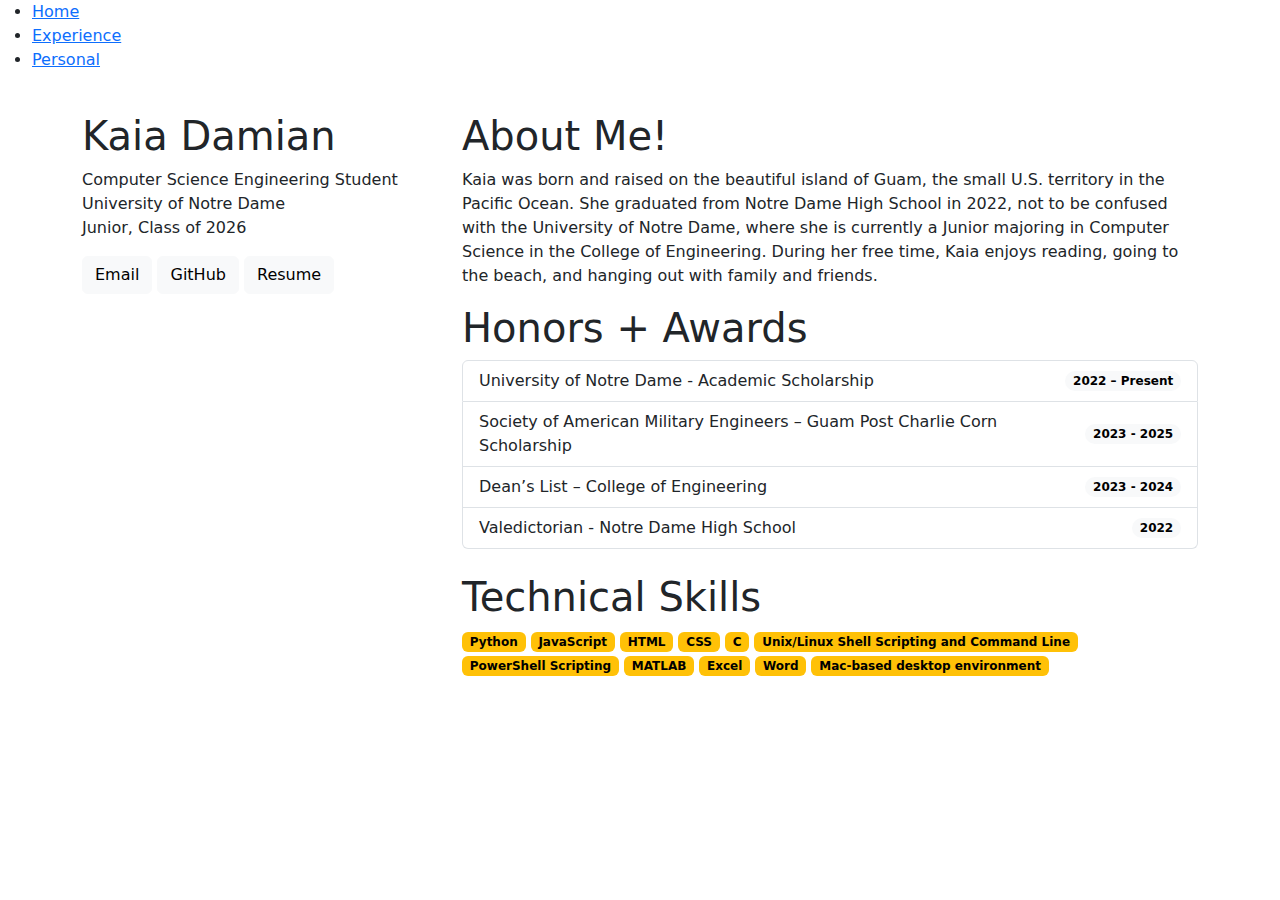
==== index.html @ 2578db7a "website changes" ====
<!DOCTYPE html>
<html>
    <head>
        <meta></meta>
        <title>Kaia Damian</title>
        <link rel="stylesheet" href="home.css">
        <meta name="viewport" content="width=device-width, initial-scale=1"> 
        <link href="https://cdn.jsdelivr.net/npm/bootstrap@5.3.3/dist/css/bootstrap.min.css" rel="stylesheet" integrity="sha384-QWTKZyjpPEjISv5WaRU9OFeRpok6YctnYmDr5pNlyT2bRjXh0JMhjY6hW+ALEwIH" crossorigin="anonymous">
    </head>
    <body>
    <div class="navigation">
        <div id="logo"></div>
        <ul>
            <li><a href="#">Home</a></li>
            <li><a href="/experience/experience.html">Experience</a></li>
            <li><a href="/personal/personal.html">Personal</a></li>
        </ul>
    </div>
    <div class="container">
        <div class="row">
            <div class="col-4">
                <!-- left side content -->
                <div id="headshot"></div>
                <br/>
                <div class="description">
                    <h1>Kaia Damian</h1>
                    <p>Computer Science Engineering Student <br/> 
                        University of Notre Dame <br/>
                        Junior, Class of 2026
                    </p>
                    <div class="contact">
                        <button type="button" class="btn btn-light" onclick="showEmail()">Email</button>
                        <button type="button" class="btn btn-light" onclick="openUrl()">GitHub</button>
                        <button type="button" class="btn btn-light" onclick="openPdf()">Resume</button>
                    </div>
                </div>
            </div>
            <div class="col-8">
                <!-- right side content -->
                <div class="about">
                    <br/>
                    <h1>About Me!</h1>
                    <p>Kaia was born and raised on the beautiful island of Guam, the small U.S. territory in the Pacific Ocean. She graduated from Notre Dame High School in 2022, not to be confused with the University of Notre Dame, where she is currently a Junior majoring in Computer Science in the College of Engineering. During her free time, Kaia enjoys reading, going to the beach, and hanging out with family and friends.</p>
                    <h1>Honors + Awards</h1>
                    <ul class="list-group">
                        <li class="list-group-item d-flex justify-content-between align-items-center">
                            University of Notre Dame - Academic Scholarship 
                        <span class="badge text-bg-light rounded-pill">2022 – Present</span>
                        </li>
                        <li class="list-group-item d-flex justify-content-between align-items-center">
                            Society of American Military Engineers – Guam Post Charlie Corn Scholarship 
                        <span class="badge text-bg-light rounded-pill">2023 - 2025</span>
                        </li>
                        <li class="list-group-item d-flex justify-content-between align-items-center">
                            Dean’s List – College of Engineering
                        <span class="badge text-bg-light rounded-pill">2023 - 2024</span>
                        </li>
                        <li class="list-group-item d-flex justify-content-between align-items-center">
                            Valedictorian - Notre Dame High School
                        <span class="badge text-bg-light rounded-pill">2022</span>
                        </li>
                    </ul>
                    <br/>
                    <h1>Technical Skills</h1>
                    <span class="badge text-bg-warning">Python</span>
                    <span class="badge text-bg-warning">JavaScript</span>
                    <span class="badge text-bg-warning">HTML</span>
                    <span class="badge text-bg-warning">CSS</span>
                    <span class="badge text-bg-warning">C</span>
                    <span class="badge text-bg-warning">Unix/Linux Shell Scripting and Command Line</span>
                    <span class="badge text-bg-warning">PowerShell Scripting</span>
                    <span class="badge text-bg-warning">MATLAB</span>
                    <span class="badge text-bg-warning">Excel</span>
                    <span class="badge text-bg-warning">Word</span>
                    <span class="badge text-bg-warning">Mac-based desktop environment</span>
                </div>
            </div>
        </div>
    </div>
    <script src="https://cdn.jsdelivr.net/npm/bootstrap@5.3.3/dist/js/bootstrap.bundle.min.js" integrity="sha384-YvpcrYf0tY3lHB60NNkmXc5s9fDVZLESaAA55NDzOxhy9GkcIdslK1eN7N6jIeHz" crossorigin="anonymous"></script>
    <script type="text/javascript" src="./home.js"></script>
    </body>
</html>
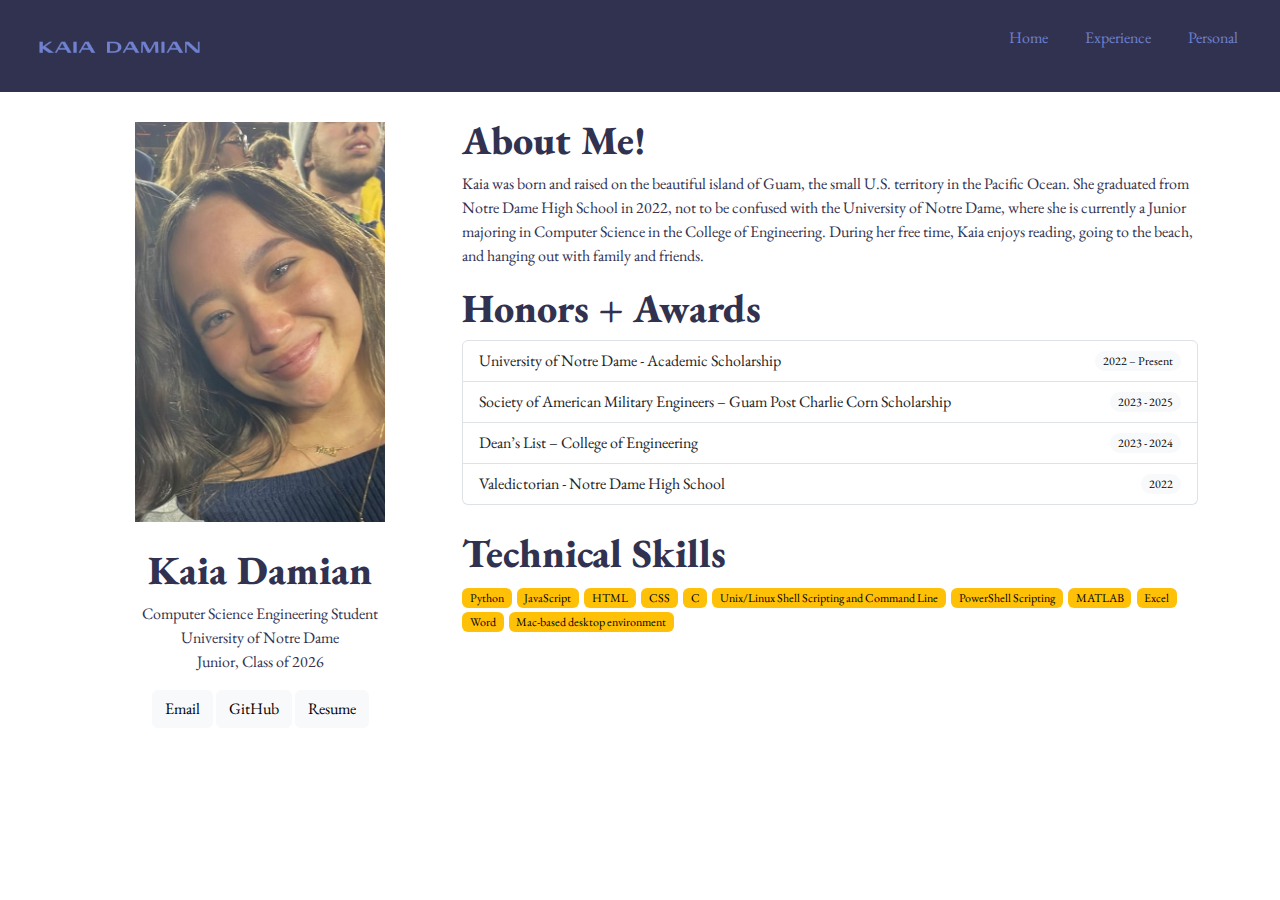
==== commit 6aa6b290: "changes" ====
--- a/index.html
+++ b/index.html
@@ -3,7 +3,7 @@
     <head>
         <meta></meta>
         <title>Kaia Damian</title>
-        <link rel="stylesheet" href="home.css">
+        <link rel="stylesheet" href="index.css">
         <meta name="viewport" content="width=device-width, initial-scale=1"> 
         <link href="https://cdn.jsdelivr.net/npm/bootstrap@5.3.3/dist/css/bootstrap.min.css" rel="stylesheet" integrity="sha384-QWTKZyjpPEjISv5WaRU9OFeRpok6YctnYmDr5pNlyT2bRjXh0JMhjY6hW+ALEwIH" crossorigin="anonymous">
     </head>
--- a/index.css
+++ b/index.css
@@ -0,0 +1,141 @@
+@import url('https://fonts.googleapis.com/css?family=EB+Garamond:400');
+
+/* navigation design */
+.navigation {
+    /* flexbox styles */
+    display: flex;
+    flex-flow: row wrap;
+    justify-content: space-between;
+    margin: 0;
+    background: #313250;
+    align-items: center;
+    padding: 10px 2%;
+}
+  
+#logo {
+    width: 333px;
+    height: 50px;
+    background-image: url("/images/nameLogo.png");
+    background-size: contain;
+    background-repeat: no-repeat;
+    background-position: left;
+    margin-left: 10px;
+}
+  
+.navigation a {
+    text-decoration: none;
+    display: block;
+    padding: 1em;
+    color: #6f81cf;
+  
+    font-family: "EB Garamond", serif;
+    font-weight: 400;
+    font-size: 16px;
+}
+  
+.navigation a:hover {
+    color: #bac7ff;
+}
+  
+.navigation li {
+    display: inline-block;
+}
+  
+/* responsive design: media queries */
+  @media all and (max-width: 800px) {
+    .navigation {
+        flex-flow: column wrap;
+        padding: 0;
+    }
+    #logo {
+        width: 333px;
+        height: 50px;
+        background-image: url("/images/nameLogo.png");
+        background-size: contain;
+        background-repeat: no-repeat;
+        background-position: center;
+    }
+    .navigation a {
+        text-align: center;
+        padding: 10px 40px 10px 0;
+    }
+}
+  
+  @media all and (max-width: 600px) {
+    .navigation {
+        flex-flow: column wrap;
+        padding: 0;
+    }
+    #logo {
+        width: 50px;
+        height: 50px;
+        background-position: center;
+        background-image: url("/images/initialsLogo.png");
+        background-size: cover;
+        margin-right: 5px;
+    }
+    .navigation a {
+        text-align: center;
+        padding: 10px 35px 10px 0;
+    }
+    .navigation li {
+        display: block;
+    }
+}
+
+/* headshot design */
+#headshot {
+    background-image: url("/images/headshot.jpg");
+    display: block;
+    margin-left: auto;
+    margin-right: auto;
+    margin-top: 30px;
+    height: 400px; 
+    width: 250px; 
+    background-repeat: no-repeat;
+    background-size: cover; 
+}
+
+.description h1 {
+    font-family: "EB Garamond", serif;
+    font-weight: 800;
+    color: #313250;
+    text-align: center;
+}
+
+.description p {
+    font-family: "EB Garamond", serif;
+    font-weight: 400;
+    color: #313250;
+    text-align: center;
+}
+
+.contact {
+    font-family: "EB Garamond", serif;
+    font-weight: 400;
+    color: #313250;
+    text-align: center;
+}
+
+.about h1 {
+    font-family: "EB Garamond", serif;
+    font-weight: 800;
+    color: #313250;
+}
+
+.about p {
+    font-family: "EB Garamond", serif;
+    font-weight: 400;
+    color: #313250;
+}
+
+.list-group {
+    font-family: "EB Garamond", serif;
+    font-weight: 400;
+    color: #313250;
+}
+
+.about span {
+    font-family: "EB Garamond", serif;
+    font-weight: 400;
+}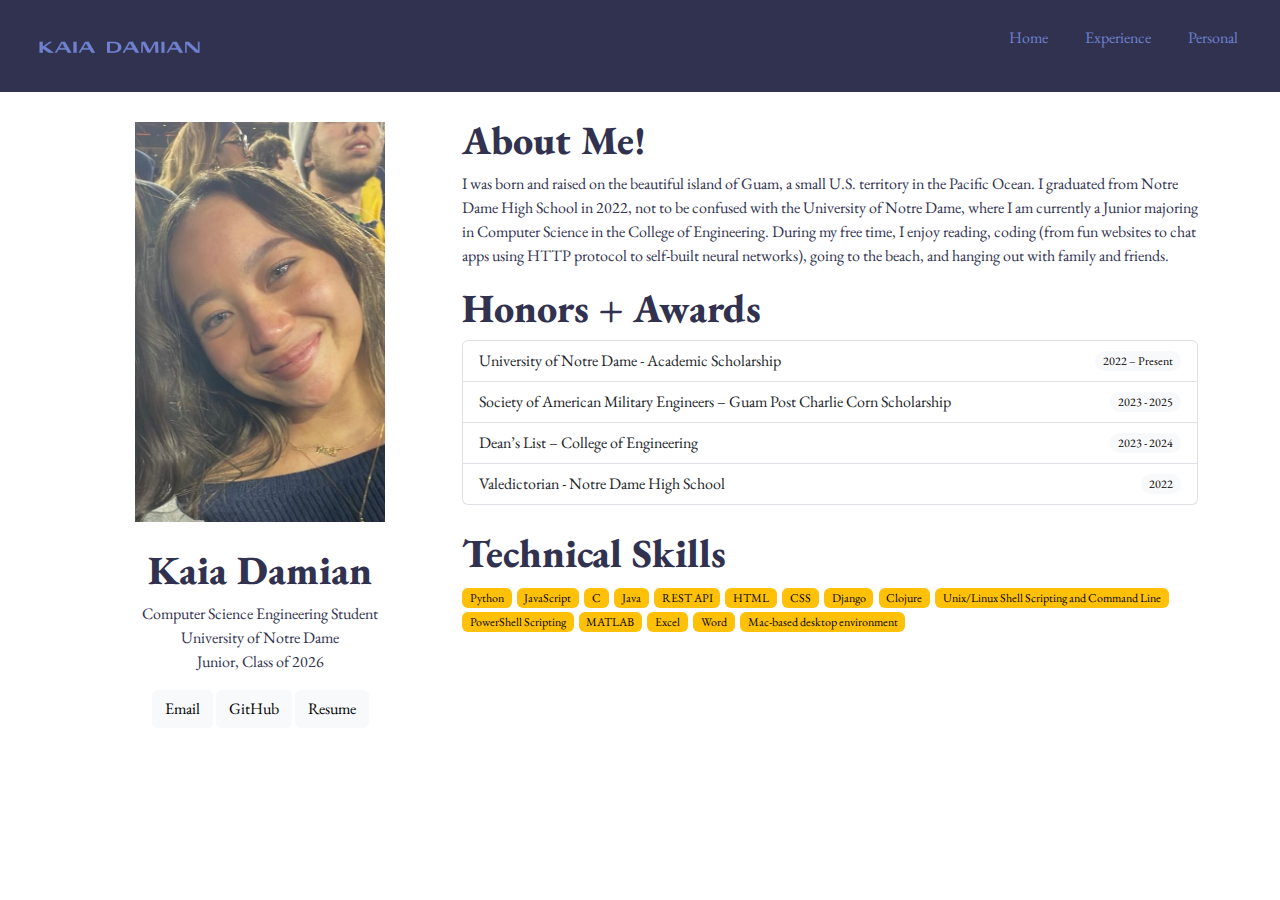
==== commit b88b601d: "wording changes" ====
--- a/index.html
+++ b/index.html
@@ -18,7 +18,7 @@
     </div>
     <div class="container">
         <div class="row">
-            <div class="col-4">
+            <div class="col-12 col-md-4">
                 <!-- left side content -->
                 <div id="headshot"></div>
                 <br/>
@@ -35,12 +35,14 @@
                     </div>
                 </div>
             </div>
-            <div class="col-8">
+            <div class="col-12 col-md-8">
                 <!-- right side content -->
                 <div class="about">
                     <br/>
                     <h1>About Me!</h1>
-                    <p>Kaia was born and raised on the beautiful island of Guam, the small U.S. territory in the Pacific Ocean. She graduated from Notre Dame High School in 2022, not to be confused with the University of Notre Dame, where she is currently a Junior majoring in Computer Science in the College of Engineering. During her free time, Kaia enjoys reading, going to the beach, and hanging out with family and friends.</p>
+                    <p>I was born and raised on the beautiful island of Guam, a small U.S. territory in the Pacific Ocean. 
+                        I graduated from Notre Dame High School in 2022, not to be confused with the University of Notre Dame, where I am currently a Junior majoring in Computer Science in the College of Engineering. 
+                        During my free time, I enjoy reading, coding (from fun websites to chat apps using HTTP protocol to self-built neural networks), going to the beach, and hanging out with family and friends.</p>
                     <h1>Honors + Awards</h1>
                     <ul class="list-group">
                         <li class="list-group-item d-flex justify-content-between align-items-center">
@@ -64,9 +66,13 @@
                     <h1>Technical Skills</h1>
                     <span class="badge text-bg-warning">Python</span>
                     <span class="badge text-bg-warning">JavaScript</span>
+                    <span class="badge text-bg-warning">C</span>
+                    <span class="badge text-bg-warning">Java</span>
+                    <span class="badge text-bg-warning">REST API</span>
                     <span class="badge text-bg-warning">HTML</span>
                     <span class="badge text-bg-warning">CSS</span>
-                    <span class="badge text-bg-warning">C</span>
+                    <span class="badge text-bg-warning">Django</span>
+                    <span class="badge text-bg-warning">Clojure</span>
                     <span class="badge text-bg-warning">Unix/Linux Shell Scripting and Command Line</span>
                     <span class="badge text-bg-warning">PowerShell Scripting</span>
                     <span class="badge text-bg-warning">MATLAB</span>
@@ -78,6 +84,6 @@
         </div>
     </div>
     <script src="https://cdn.jsdelivr.net/npm/bootstrap@5.3.3/dist/js/bootstrap.bundle.min.js" integrity="sha384-YvpcrYf0tY3lHB60NNkmXc5s9fDVZLESaAA55NDzOxhy9GkcIdslK1eN7N6jIeHz" crossorigin="anonymous"></script>
-    <script type="text/javascript" src="./home.js"></script>
+    <script type="text/javascript" src="./index.js"></script>
     </body>
 </html>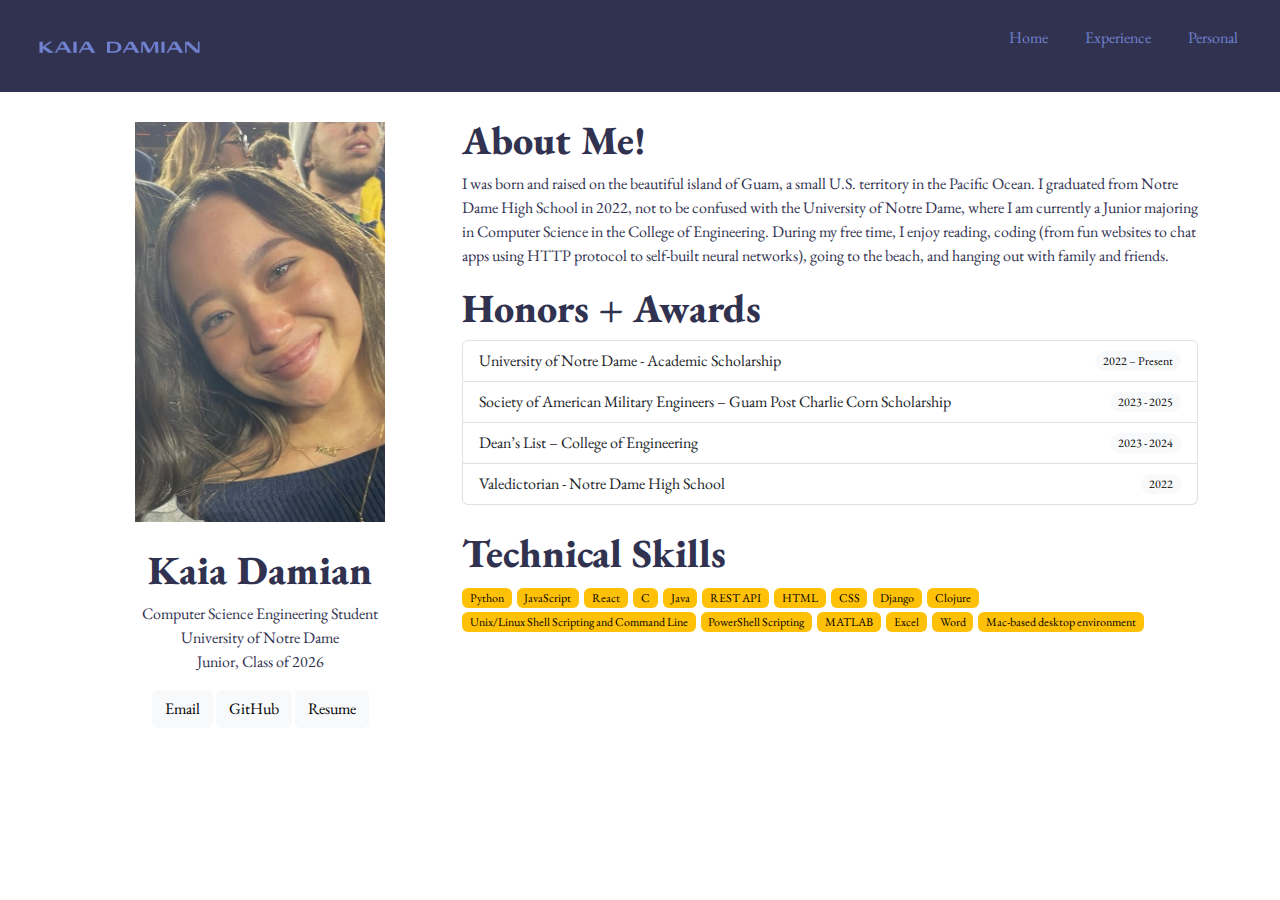
==== commit c0afbbc5: "added skill" ====
--- a/index.html
+++ b/index.html
@@ -5,6 +5,7 @@
         <title>Kaia Damian</title>
         <link rel="stylesheet" href="index.css">
         <meta name="viewport" content="width=device-width, initial-scale=1"> 
+        <link rel="shortcut icon" href="favicon.png" type="image/png">
         <link href="https://cdn.jsdelivr.net/npm/bootstrap@5.3.3/dist/css/bootstrap.min.css" rel="stylesheet" integrity="sha384-QWTKZyjpPEjISv5WaRU9OFeRpok6YctnYmDr5pNlyT2bRjXh0JMhjY6hW+ALEwIH" crossorigin="anonymous">
     </head>
     <body>
@@ -66,6 +67,7 @@
                     <h1>Technical Skills</h1>
                     <span class="badge text-bg-warning">Python</span>
                     <span class="badge text-bg-warning">JavaScript</span>
+                    <span class="badge text-bg-warning">React</span>
                     <span class="badge text-bg-warning">C</span>
                     <span class="badge text-bg-warning">Java</span>
                     <span class="badge text-bg-warning">REST API</span>
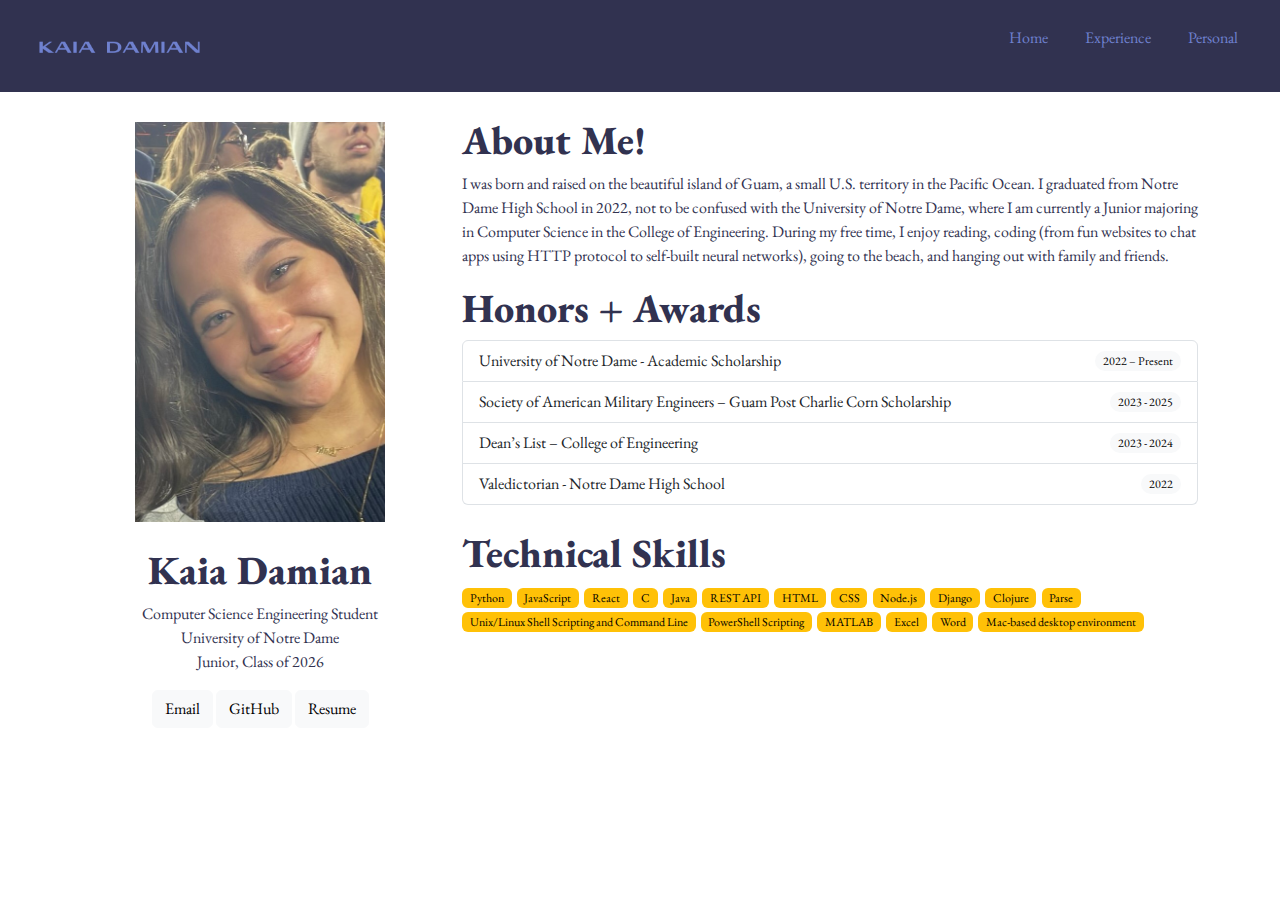
==== commit e70feb3c: "updated resume and skills" ====
--- a/index.html
+++ b/index.html
@@ -73,8 +73,10 @@
                     <span class="badge text-bg-warning">REST API</span>
                     <span class="badge text-bg-warning">HTML</span>
                     <span class="badge text-bg-warning">CSS</span>
+                    <span class="badge text-bg-warning">Node.js</span>
                     <span class="badge text-bg-warning">Django</span>
                     <span class="badge text-bg-warning">Clojure</span>
+                    <span class="badge text-bg-warning">Parse</span>
                     <span class="badge text-bg-warning">Unix/Linux Shell Scripting and Command Line</span>
                     <span class="badge text-bg-warning">PowerShell Scripting</span>
                     <span class="badge text-bg-warning">MATLAB</span>
